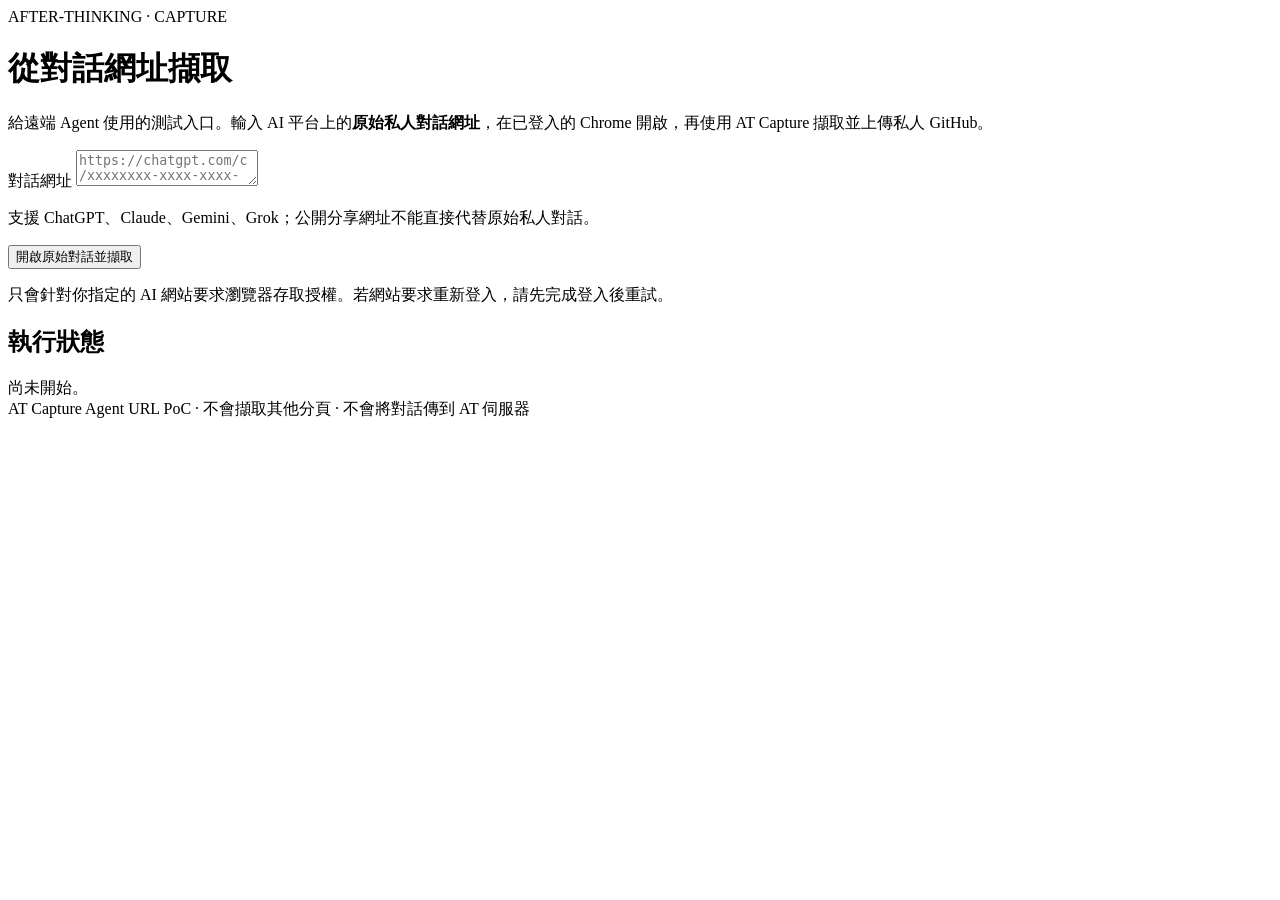
==== apps/chrome-extension/agent.html @ e2e2bddb "feat: add agent-directed conversation capture page" ====
<!doctype html>
<html lang="zh-Hant">
<head>
  <meta charset="utf-8">
  <meta name="viewport" content="width=device-width, initial-scale=1">
  <title>AT — Agent 指定網址擷取</title>
  <link rel="stylesheet" href="agent.css">
</head>
<body>
<main>
  <header>
    <div class="eyebrow">AFTER-THINKING · CAPTURE</div>
    <h1>從對話網址擷取</h1>
    <p>給遠端 Agent 使用的測試入口。輸入 AI 平台上的<strong>原始私人對話網址</strong>，在已登入的 Chrome 開啟，再使用 AT Capture 擷取並上傳私人 GitHub。</p>
  </header>
  <section class="panel">
    <label for="target-url">對話網址</label>
    <textarea id="target-url" rows="2" spellcheck="false" placeholder="https://chatgpt.com/c/xxxxxxxx-xxxx-xxxx-xxxx-xxxxxxxxxxxx"></textarea>
    <p id="url-hint" class="hint">支援 ChatGPT、Claude、Gemini、Grok；公開分享網址不能直接代替原始私人對話。</p>
    <button id="capture">開啟原始對話並擷取</button>
    <p class="hint">只會針對你指定的 AI 網站要求瀏覽器存取授權。若網站要求重新登入，請先完成登入後重試。</p>
  </section>
  <section id="review" class="panel" hidden>
    <h2>擷取預覽</h2>
    <dl id="summary"></dl>
    <label for="discussion-id">儲存資料夾名稱（Discussion ID）</label>
    <input id="discussion-id" type="text" spellcheck="false">
    <p id="capture-warnings" class="warning" hidden></p>
    <label id="incomplete-wrap" class="check" hidden>
      <input id="accept-incomplete" type="checkbox"> 我已確認擷取警告，仍要保存目前能取得的資料
    </label>
    <div class="actions">
      <button id="upload" disabled>確認上傳私人 GitHub</button>
      <button id="back" class="subtle" type="button">重新指定網址</button>
    </div>
  </section>
  <section id="done" class="panel" hidden>
    <h2>完成</h2>
    <p id="result-text"></p>
    <div class="actions">
      <button id="copy-result" class="subtle">複製執行結果 JSON（給 Agent）</button>
      <button id="open-folder">開啟 GitHub 資料夾</button>
      <button id="open-tag" class="subtle">在電腦上標記</button>
    </div>
    <p class="hint">手機標記網頁尚在規劃中，這個測試版僅提供 GitHub 路徑及電腦版標記入口。</p>
  </section>
  <section class="panel log">
    <h2>執行狀態</h2>
    <output id="status" role="status" aria-live="polite">尚未開始。</output>
  </section>
  <footer>AT Capture Agent URL PoC · 不會擷取其他分頁 · 不會將對話傳到 AT 伺服器</footer>
</main>
<script src="github.js"></script>
<script src="capture.js"></script>
<script src="guide.js"></script>
<script src="agent-url.js"></script>
<script src="agent.js"></script>
</body>
</html>
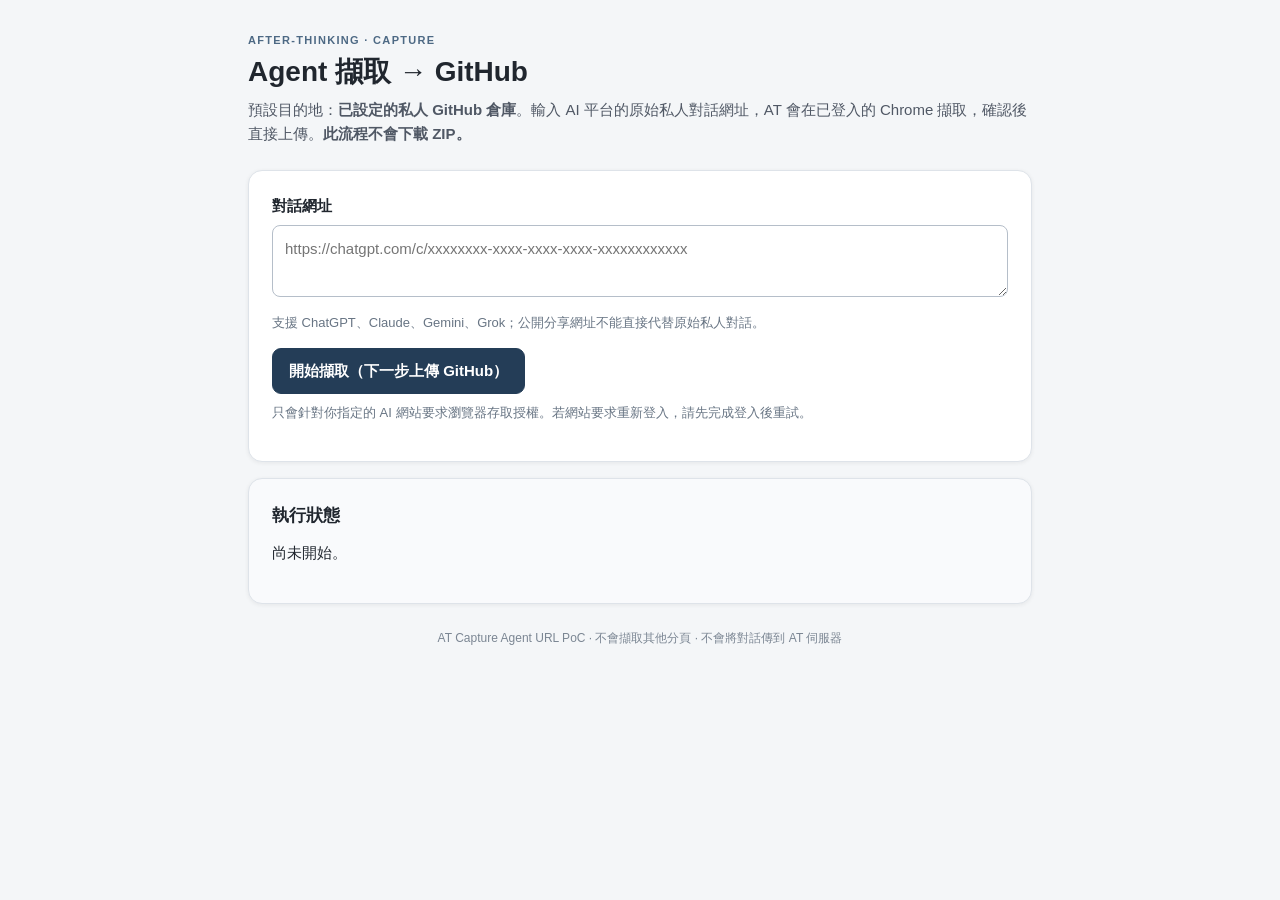
==== commit 532e843f: "ux: make GitHub the unmistakable destination in agent capture page" ====
--- a/apps/chrome-extension/agent.html
+++ b/apps/chrome-extension/agent.html
@@ -10,18 +10,18 @@
 <main>
   <header>
     <div class="eyebrow">AFTER-THINKING · CAPTURE</div>
-    <h1>從對話網址擷取</h1>
-    <p>給遠端 Agent 使用的測試入口。輸入 AI 平台上的<strong>原始私人對話網址</strong>，在已登入的 Chrome 開啟，再使用 AT Capture 擷取並上傳私人 GitHub。</p>
+    <h1>Agent 擷取 → GitHub</h1>
+    <p>預設目的地：<strong>已設定的私人 GitHub 倉庫</strong>。輸入 AI 平台的原始私人對話網址，AT 會在已登入的 Chrome 擷取，確認後直接上傳。<strong>此流程不會下載 ZIP。</strong></p>
   </header>
   <section class="panel">
     <label for="target-url">對話網址</label>
     <textarea id="target-url" rows="2" spellcheck="false" placeholder="https://chatgpt.com/c/xxxxxxxx-xxxx-xxxx-xxxx-xxxxxxxxxxxx"></textarea>
     <p id="url-hint" class="hint">支援 ChatGPT、Claude、Gemini、Grok；公開分享網址不能直接代替原始私人對話。</p>
-    <button id="capture">開啟原始對話並擷取</button>
+    <button id="capture" data-at-action="capture-to-github" data-at-step="1">開始擷取（下一步上傳 GitHub）</button>
     <p class="hint">只會針對你指定的 AI 網站要求瀏覽器存取授權。若網站要求重新登入，請先完成登入後重試。</p>
   </section>
   <section id="review" class="panel" hidden>
-    <h2>擷取預覽</h2>
+    <h2>擷取完成 · 確認上傳 GitHub</h2>
     <dl id="summary"></dl>
     <label for="discussion-id">儲存資料夾名稱（Discussion ID）</label>
     <input id="discussion-id" type="text" spellcheck="false">
@@ -30,23 +30,26 @@
       <input id="accept-incomplete" type="checkbox"> 我已確認擷取警告，仍要保存目前能取得的資料
     </label>
     <div class="actions">
-      <button id="upload" disabled>確認上傳私人 GitHub</button>
-      <button id="back" class="subtle" type="button">重新指定網址</button>
+      <button id="upload" data-at-action="commit-to-github" data-at-step="2" disabled>確認上傳 GitHub（不下載 ZIP）</button>
+      <button id="back" data-at-action="reset" class="subtle" type="button">重新指定網址</button>
     </div>
   </section>
   <section id="done" class="panel" hidden>
     <h2>完成</h2>
     <p id="result-text"></p>
+    <p class="hint">Agent 可直接讀取下方結果 JSON，回報成功儲存的倉庫與資料夾。</p>
+    <pre id="result-json" class="machine-output" aria-label="Agent 執行結果 JSON"></pre>
     <div class="actions">
-      <button id="copy-result" class="subtle">複製執行結果 JSON（給 Agent）</button>
-      <button id="open-folder">開啟 GitHub 資料夾</button>
-      <button id="open-tag" class="subtle">在電腦上標記</button>
+      <button id="copy-result" data-at-action="copy-result" class="subtle">複製執行結果 JSON（給 Agent）</button>
+      <button id="open-folder" data-at-action="open-github-folder">開啟 GitHub 資料夾</button>
+      <button id="open-tag" data-at-action="open-desktop-tag" class="subtle">在電腦上標記</button>
     </div>
     <p class="hint">手機標記網頁尚在規劃中，這個測試版僅提供 GitHub 路徑及電腦版標記入口。</p>
   </section>
   <section class="panel log">
     <h2>執行狀態</h2>
     <output id="status" role="status" aria-live="polite">尚未開始。</output>
+    <pre id="agent-status-json" class="machine-output" data-at-role="agent-status" aria-label="Agent 階段狀態 JSON"></pre>
   </section>
   <footer>AT Capture Agent URL PoC · 不會擷取其他分頁 · 不會將對話傳到 AT 伺服器</footer>
 </main>
--- a/apps/chrome-extension/agent.css
+++ b/apps/chrome-extension/agent.css
@@ -0,0 +1,16 @@
+:root{color-scheme:light dark;font-family:-apple-system,BlinkMacSystemFont,"Segoe UI",sans-serif;font-size:15px;line-height:1.6}
+*{box-sizing:border-box}body{margin:0;background:#f4f6f8;color:#20262e}main{max-width:820px;margin:32px auto;padding:0 18px}
+h1{font-size:28px;margin:4px 0 8px;line-height:1.3}h2{font-size:17px;margin:0 0 12px}header p{color:#505865;margin:0 0 24px}.eyebrow{font-size:11px;font-weight:700;letter-spacing:.12em;color:#4d6984}
+.panel{background:#fff;border:1px solid #dee3e9;border-radius:14px;padding:23px;margin:16px 0;box-shadow:0 1px 4px #2221}
+label{display:block;font-weight:650;margin:0 0 7px}textarea,input[type=text]{width:100%;min-height:42px;padding:11px 12px;border:1px solid #b5bec9;border-radius:8px;font:inherit;background:#fff;color:#17202a;resize:vertical}
+textarea:focus,input:focus{outline:2px solid #3c689a;outline-offset:2px}.hint{font-size:13px;color:#687584;margin:9px 0 14px}
+button{background:#243d57;color:white;border:1px solid #243d57;border-radius:9px;padding:10px 16px;font:inherit;font-weight:600;cursor:pointer;min-height:40px}
+button:hover:not(:disabled){filter:brightness(1.12)}button:disabled{opacity:.48;cursor:not-allowed}.subtle{color:#243d57;background:#fff}
+.actions{display:flex;gap:8px;flex-wrap:wrap;margin-top:16px}.check{display:flex;gap:9px;align-items:start;font-weight:400;color:#95420b;margin:12px 0}.check input{margin-top:6px}
+.warning{background:#fff5e7;border:1px solid #edc289;padding:10px 12px;border-radius:8px;white-space:pre-wrap}
+dl{display:grid;grid-template-columns:150px 1fr;margin:0 0 15px;gap:8px 12px}dt{color:#5f6877}dd{margin:0;overflow-wrap:anywhere}
+output{display:block;white-space:pre-wrap;overflow-wrap:anywhere}.log{background:#f9fafc}
+footer{font-size:12px;color:#7b8693;text-align:center;margin:25px}
+[hidden]{display:none!important}
+@media(max-width:550px){main{margin:12px auto;padding:0 12px}.panel{padding:16px}dl{grid-template-columns:1fr;gap:2px}dt{font-weight:650;margin-top:8px}}
+@media(prefers-color-scheme:dark){body{background:#151b22;color:#e5edf6}header p{color:#afbac8}.panel{background:#202935;border-color:#3a4653}.hint,dt,footer{color:#9aa9bc}textarea,input[type=text],.subtle{background:#1a222c;color:#e5edf6;border-color:#738091}.log{background:#1c2530}.warning{background:#382d20;color:#ffd3a3;border-color:#7c5629}.check{color:#ffd3a3}}
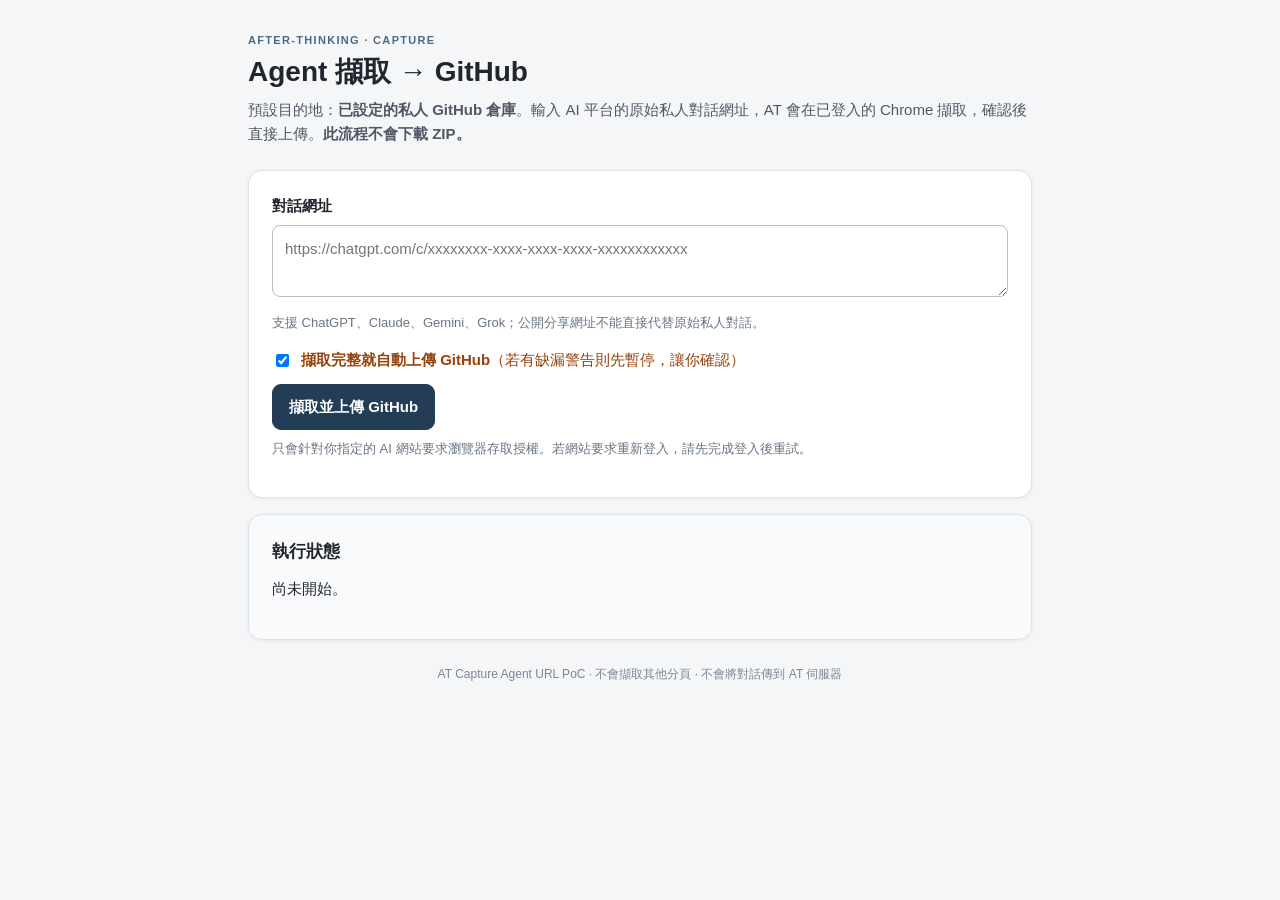
==== commit da692b45: "ux: default agent action to one-click capture and GitHub upload" ====
--- a/apps/chrome-extension/agent.html
+++ b/apps/chrome-extension/agent.html
@@ -17,11 +17,16 @@
     <label for="target-url">對話網址</label>
     <textarea id="target-url" rows="2" spellcheck="false" placeholder="https://chatgpt.com/c/xxxxxxxx-xxxx-xxxx-xxxx-xxxxxxxxxxxx"></textarea>
     <p id="url-hint" class="hint">支援 ChatGPT、Claude、Gemini、Grok；公開分享網址不能直接代替原始私人對話。</p>
-    <button id="capture" data-at-action="capture-to-github" data-at-step="1">開始擷取（下一步上傳 GitHub）</button>
+    <label class="check" for="auto-upload">
+      <input id="auto-upload" type="checkbox" checked>
+      <span><strong>擷取完整就自動上傳 GitHub</strong>（若有缺漏警告則先暫停，讓你確認）</span>
+    </label>
+    <button id="capture" data-at-action="capture-to-github" data-at-step="1">擷取並上傳 GitHub</button>
     <p class="hint">只會針對你指定的 AI 網站要求瀏覽器存取授權。若網站要求重新登入，請先完成登入後重試。</p>
   </section>
   <section id="review" class="panel" hidden>
-    <h2>擷取完成 · 確認上傳 GitHub</h2>
+    <h2>擷取檢查</h2>
+    <p class="hint" id="review-explainer">擷取有警告或已關閉自動上傳，確認後可繼續。</p>
     <dl id="summary"></dl>
     <label for="discussion-id">儲存資料夾名稱（Discussion ID）</label>
     <input id="discussion-id" type="text" spellcheck="false">
